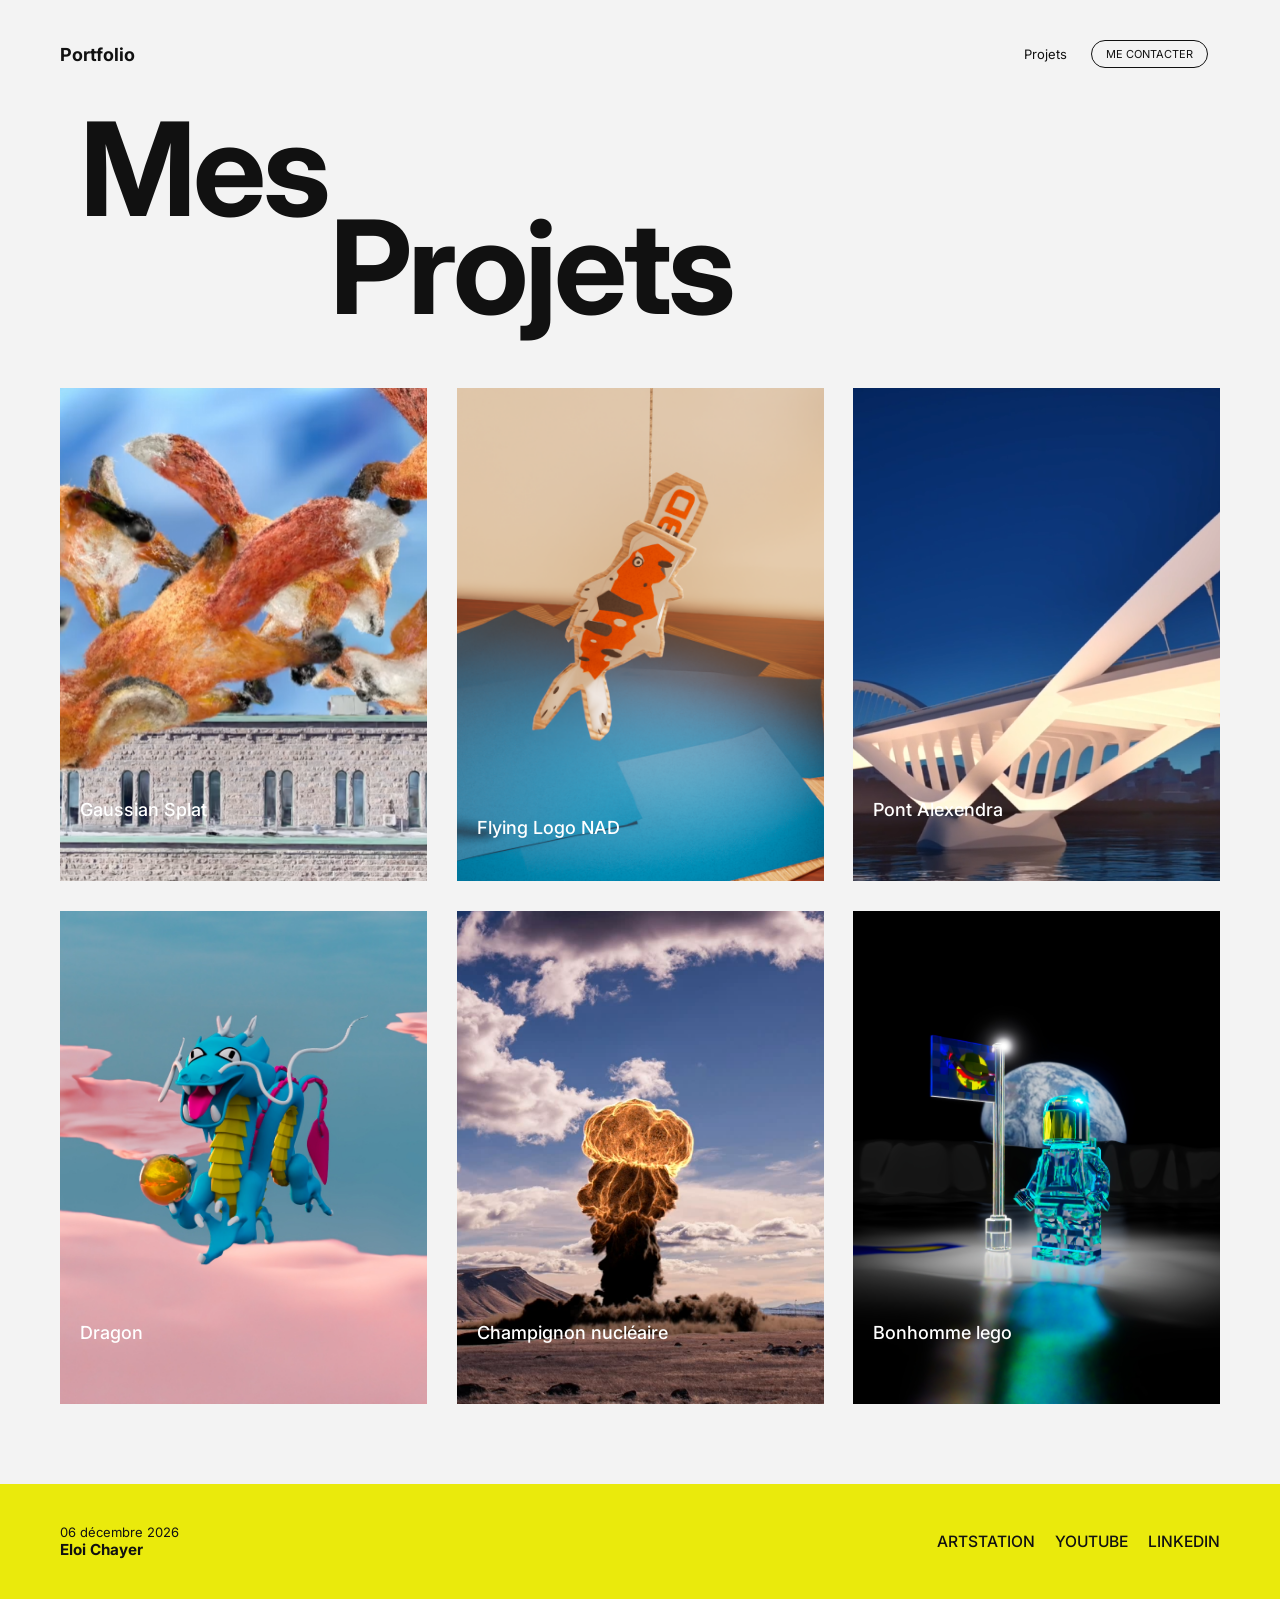
==== projets.html @ 872eaff7 "Clean repo (no large files)" ====
<!DOCTYPE html>
<html lang="fr">
<head>
  <meta charset="UTF-8">
  <meta name="viewport" content="width=device-width, initial-scale=1.0">
  <title>Portfolio Eloi Chayer</title>

    <link href="https://fonts.googleapis.com/css2?family=Playfair+Display:wght@400;700&family=Inter:wght@300;400;500&display=swap" rel="stylesheet">
    <link rel="stylesheet" href="css/style.css">
</head>

<body>
<header>
  <div class="logo"><strong><a href="index.html">Portfolio</a></strong></div>

  <div class="burger" id="burger">
    <span></span>
    <span></span>
  </div>
  <nav id="nav">
    <a href="projets.html">Projets</a> 
    <a href="mailto:eloichayer@gmail.com" class="btn">ME CONTACTER</a>
  </nav>
</header>
<section class="project">
    <div class="hero-text">
        <h1>Mes<br><span>Projets</span></h1>
    </div>
    <div class="projects">

        <div class="project-card">
          <img src="images/Capture d’écran 2026-04-27 162524.png" alt="Gaussian Splat">
            <video muted loop playsinline>
              <source src="videos/MAJ_travserseBalmo_Cut.mp4" type="video/mp4">
            </video>
          <div class="project-info">
            <h3>Gaussian Splat</h3>
            <p>Reconstruction et animation de Gaussian splat dans Houdini et GSOP.</p>
          </div>
        </div>

        <div class="project-card">
          <img src="images/V7.187.png" alt="flying logo">
          <video muted loop playsinline>
            <source src="videos/yechayer_flyingLogo.mp4" type="video/mp4">
          </video>
          <div class="project-info">
            <h3>Flying Logo NAD</h3>
            <p>Animation du logo de l’école NAD dans Maya.</p>
          </div>
        </div>

        <div class="project-card">
          <img src="images/Capture d’écran 2026-04-27 162557.png" alt="Pont Alexendra">
          <video muted loop playsinline>
            <source src="videos/TEST_CAMERA_3.mp4" type="video/mp4">
          </video>
          <div class="project-info">
            <h3>Pont Alexendra</h3>
            <p>Mise en scene d'une cinematique architectural du pont Alexendra a Ottawa.</p>
          </div>
        </div>

        <div class="project-card">
          <img src="images/dragon1.jpg" alt="Dragon">
          <video muted loop playsinline>
            <source src="videos/dragon_anim_vf.mov" type="video/mp4">
          </video>
          <div class="project-info">
            <h3>Dragon</h3>
            <p>Animation et modélisation d'un dragon dans Maya et composition dans Nuke.</p>
          </div>
        </div>

        <div class="project-card">
          <img src="images/Capture d’écran 2026-04-27 162414.png" alt="champignon nucleaire">
          <div class="project-info">
            <h3>Champignon nucléaire</h3>
            <p>Simulation et rendu d’un nuage nucléaire dans Houdini.</p>
          </div>
        </div>
      
        <div class="project-card">
          <img src="images/EloiChayer_Lego_perso_10.jpg" alt="lego man">
          <div class="project-info">
            <h3>Bonhomme lego</h3>
            <p>Modélisation d’un personnage de bonhomme lego dans Maya.</p>
          </div>
        </div>

    </div>

</section>
<footer>
  <div>
    <p id="date"></p>
    <h3>Eloi Chayer</h3>
  </div>

  <div class="socials">
    <a href="https://www.artstation.com/eloichayer6">ARTSTATION</a>
    <a href="https://youtube.com/@eloichayer5724?si=6Yf_PW5TOyXAeMbc">YOUTUBE</a>
    <a href="https://www.linkedin.com/in/eloi-chayer/">LINKEDIN</a>
  </div>
</footer>
<script src="js/script.js"></script>
</body>
</html>
---- css/style.css ----
* { margin: 0; padding: 0; box-sizing: border-box; }
    html {
      scroll-behavior: smooth;
      overflow-x: hidden;
      max-width: 100%;
    }

    body {
      font-family: 'Inter', sans-serif;
      background: #f3f3f3;
      color: #111;
      overflow-x: hidden;
      width: 100%;
      max-width: 100%;
    }

    header {
      display: flex;
      justify-content: space-between;
      align-items: center;
      padding: 40px 60px;
    }
    
    /* NAV DESKTOP */
    header nav {
      display: flex;
      align-items: center;
    }

    header .logo a {
      text-decoration: none;
      color: #111;
      font-size: 18px;
    }

    header nav a {
      margin: 0 12px;
      text-decoration: none;
      color: #111;
      font-size: 13px;
    }

    /* BURGER */
    .burger {
      display: none;
      flex-direction: column;
      gap: 6px;
      cursor: pointer;
      z-index: 100;
    }

    .burger span {
      width: 25px;
      height: 2px;
      background: #111;
      transition: 0.3s ease;
    }

    /* ANIMATION CROIX */
    .burger.active span:nth-child(1) {
      transform: rotate(45deg) translateY(6px);
    }

    .burger.active span:nth-child(2) {
      transform: rotate(-45deg) translateY(-6px);
    }

    .btn {
      border: 1px solid #111;
      padding: 6px 14px;
      border-radius: 20px;
      font-size: 11px;
    }

    footer {
      position: absolute;
      display: flex;
      justify-content: space-between;
      padding: 40px 60px;
      font-size: 13px;
      background-color: rgb(234, 234, 12);
      width: 100%;
    }

    .socials {
      display: flex;
      align-items: center;
    }

    .socials a {
      margin-left: 20px;
      text-decoration: none;
      color: #111;
      font-weight: 500;
      font-size: larger;
    }

    /* ---------------PAGE ACCUEIL--------------- */
    .hero {
        position: relative;
        height: 76.4vh;
        padding: 0;
        overflow: hidden;
        display: flex;
        flex-direction: row;
        align-items: center;
        justify-content: space-between;
    }

    /* TEXTE GAUCHE */
    .hero-text {
        position: absolute;
        top: 120px;     /* ajuste finement selon écran */
        left: 80px;
        /* z-index: 20; */
    }

    .hero-text h1 {
        /* font-family: 'Playfair Display', serif; */
        font-size: 130px;
        line-height: 0.75;
        letter-spacing: -3px;
    }

    /* chaque ligne devient indépendante comme dans Figma */
    .hero-text h1 span {
        display: block;
        margin-left: 250px; /* POSITION CLÉ */
    }

    .hero-text p {
        position: absolute;
        top: 160px;
        left: 0;
        width: 230px;
        font-size: 13px;
        line-height: 1.6;
        color: #6a6a6a;
    }

    /* DROITE (IMAGES) */
   .images-area {
        position: absolute;
        right: 0;
        top: 30px;
        width: 60%;
        height: 625px;
        overflow: hidden;
        display: flex;
        align-items: center;
    }

    .image-track {
        display: flex;
        gap: 30px;
        margin-left: -120px; /* CRUCIAL pour overlap avec texte */
        animation: scroll 50s linear infinite;
    }

    .card {
        flex-shrink: 0;
        width: 276px;       /* taille uniforme */
        height: 368px;
        /* overflow: hidden; */
        transition: transform 0.4s ease;
        mix-blend-mode: difference;
    }

    .card img {
        width: 100%;
        height: 100%;
        object-fit: cover; /* évite déformation */
    }

    .card:hover {
      transform: scale(1.7);
      z-index: 20;
    }

    @keyframes scroll {
      0% { transform: translateX(0); }
      100% { transform: translateX(-50%); }
    }

  /* PAGE PROJETS */
  /* ===== GRID PROJETS ===== */
section.project{
 height: 100%;
 display: flex;
 flex-direction: column;
}

.projects {
  display: grid;
  grid-template-columns: repeat(3, 1fr);
  gap: 30px;
  padding: 80px 60px;
  padding-top: 280px;
}

/* CARD */
.project-card {
  position: relative;
  overflow: hidden;
  will-change: transform;
}

/* IMAGE */
.project-card img {
  width: 100%;
  height: 100%;
  object-fit: cover;
  aspect-ratio: 3/4;
  transition: transform 0.6s ease;
}

/* HOVER ZOOM */
.project-card:hover img {
  transform: scale(1.1);
}


/* effet fade noir */
.project-card::after {
  content: "";
  position: absolute;
  inset: 0;
  background: linear-gradient(to top, rgba(0,0,0,0.6), transparent);
  opacity: 0;
  transition: opacity 0.4s ease;
}

.project-card:hover::after {
  opacity: 1;
}

.project-card:hover img {
  transform: scale(1.1);
}

.project-card:has(video):hover img {
  opacity: 0;
}

.project-card video {
  position: absolute;
  inset: 0;
  width: 100%;
  height: 100%;
  object-fit: cover;

  opacity: 0;
  transition: opacity 0.4s ease;
}

/* UNIQUEMENT les cards avec vidéo */
.project-card:has(video):hover video {
  opacity: 1;
}

/* TITRE */
.project-info {
  position: absolute;
  bottom: 20px;
  left: 20px;
  right: 20px;
  color: white;
  z-index: 2;

  transform: translateY(0);
  transition: transform 0.4s ease;
}

.project-info h3 {
  font-size: 18px;
  font-weight: 500;
}

.project-info p {
  margin-top: 5px;
  font-size: 13px;
  line-height: 1.4;
  
  overflow: hidden;

  opacity: 0;
  transform: translateY(10px);
  transition: opacity 0.3s ease, transform 0.3s ease;
  pointer-events: none;
}

.project-card:hover .project-info {
  transform: translateY(-15px); /* le bloc monte */
}

.project-card:hover .project-info p {
  opacity: 1;
  transform: translateY(0);
}

 @media (max-width: 768px) {
      header {
        position: relative;
        z-index: 150;
        padding: 20px;
      }

      header nav {
          position: fixed;
          top: 0;
          left: 0;
          right: 0;
          left: 0;
          width: 100%;
          height: 100vh;
          background: #f3f3f3;

          display: flex;
          flex-direction: column;
          justify-content: center;
          align-items: center;
          gap: 30px;

          transform: translateX(100%);  /* cache à droite */
          transition: transform 0.5s ease;

          z-index: 100;
      }

      header nav.active {
        transform: translateX(0); /* slide */
      }

      header nav a {
        font-size: 22px;
        margin: 0;
      }

      .burger {
        display: flex;
        position: relative;
        z-index: 200;
      }

      /* HERO devient vertical */
      .hero {
        flex-direction: column;
        height: auto;
        padding: 40px 0px;
      }

      /* TEXTE */
      .hero-text {
        position: relative;
        top: auto;
        left: auto;
        width: 100%;
        padding: 0px 20px;
      }

      .hero-text h1 {
        font-size: 75px;
        line-height: 0.9;
      }

      /* enlève le gros décalage desktop */
      .hero-text h1 span {
        margin-left: 80px;
      }

      .hero-text p {
        position: relative;
        top: auto;
        left: auto;
        width: 100%;
        margin-top: 20px;
        font-size: 14px;
      }

      /* IMAGES */
      .images-area {
        position: relative;
        width: 100%;
        height: 300px;
        margin-top: 40px;
        top: auto;
      }

      .image-track {
        margin-left: 0;
        gap: 15px;
        animation: scroll 30s linear infinite;
      }

      .card {
        width: 160px;
        height: 220px;
      }

      .card:hover {
        transform: scale(1.2); /* moins agressif mobile */
      }

      /* Projets */
      .projects {
         padding: 40px 20px;
         grid-template-columns: 1fr; /* une colonne mobile */
      }

      .project-info {
        bottom: 10px;
        left: 10px;
        font-size: 12px;
      }

      /* FOOTER */
      footer {
        flex-direction: column;
        gap: 20px;
        padding: 20px;
      }

      .socials {
        justify-content: flex-end;
        flex-wrap: wrap;
        gap: 10px;
      }

      .socials a {
        font-size: 14px;
        margin-left: 0;
      }
  }
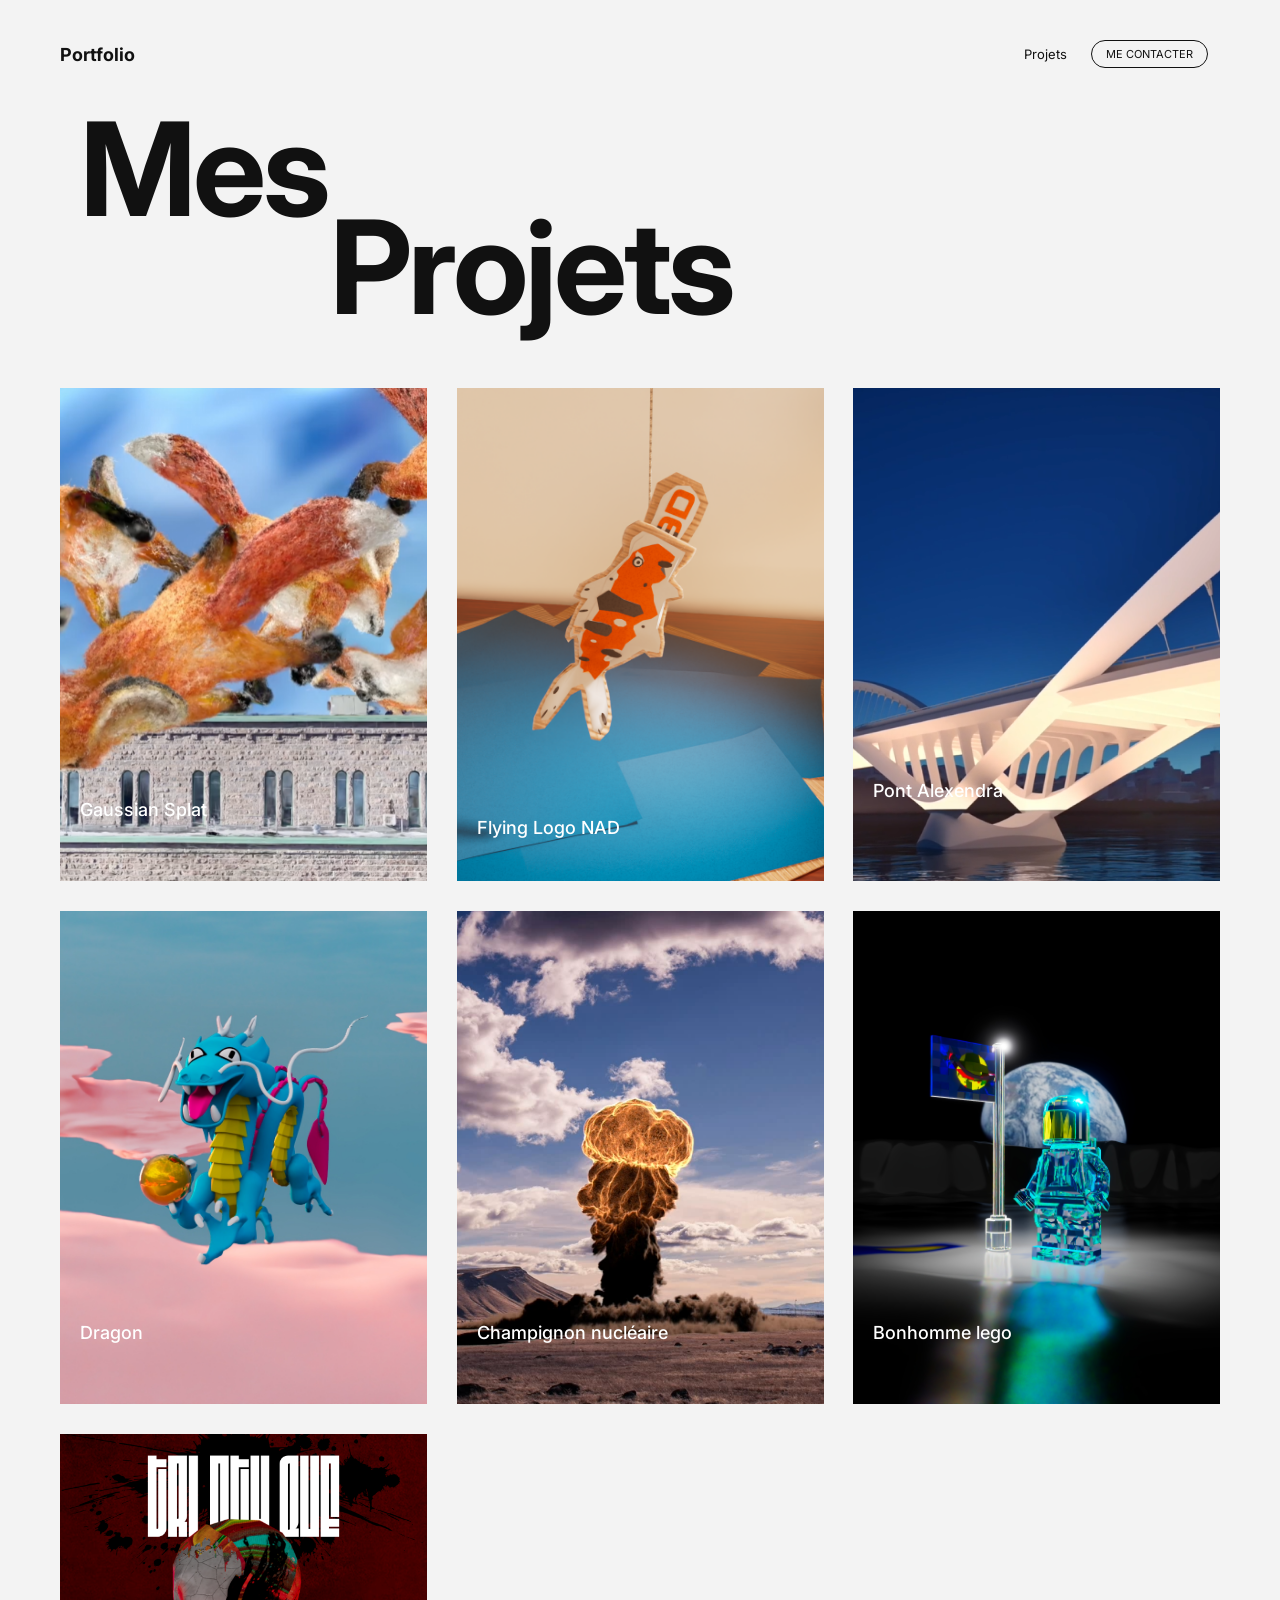
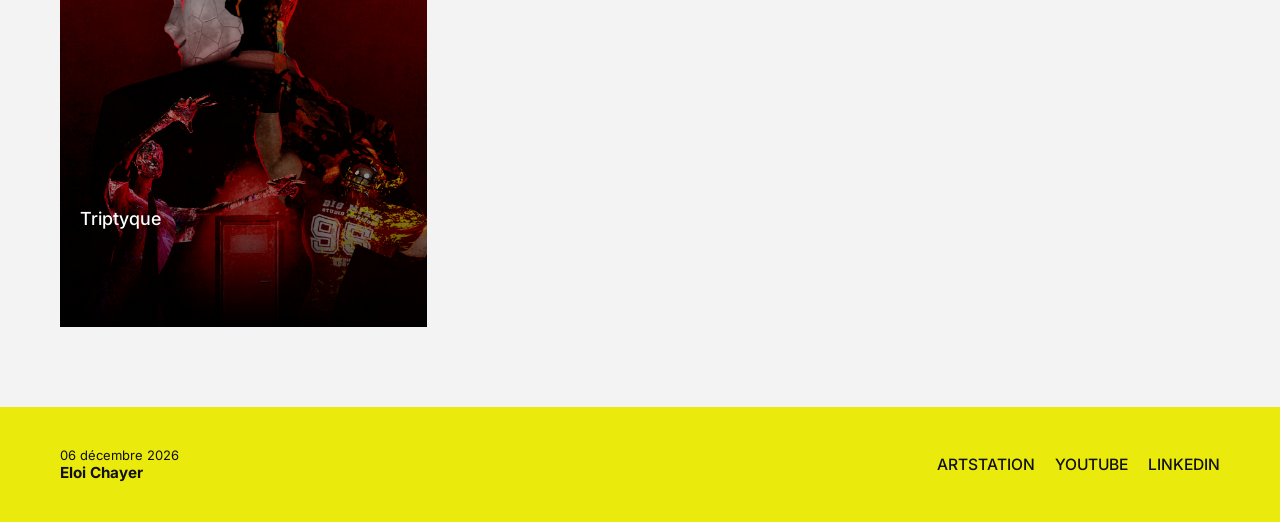
==== commit 76a31d9c: "ajout projet tripyque" ====
--- a/projets.html
+++ b/projets.html
@@ -18,6 +18,7 @@
     <span></span>
   </div>
   <nav id="nav">
+    <a href="index.html" class="mobile-only">Accueil</a>
     <a href="projets.html">Projets</a> 
     <a href="mailto:eloichayer@gmail.com" class="btn">ME CONTACTER</a>
   </nav>
@@ -35,7 +36,7 @@
             </video>
           <div class="project-info">
             <h3>Gaussian Splat</h3>
-            <p>Reconstruction et animation de Gaussian splat dans Houdini et GSOP.</p>
+            <p>Reconstruction et animation de Gaussian splat dans Houdini et GSOP avec l'Office National du Film</p>
           </div>
         </div>
 
@@ -57,7 +58,7 @@
           </video>
           <div class="project-info">
             <h3>Pont Alexendra</h3>
-            <p>Mise en scene d'une cinematique architectural du pont Alexendra a Ottawa.</p>
+            <p>Mise en scene d'une cinematique architectural du pont Alexendra a Ottawa dans TwinMotion avec Provencher_Roy Architectes.</p>
           </div>
         </div>
 
@@ -88,6 +89,17 @@
           </div>
         </div>
 
+        <div class="project-card">
+          <img src="images/PosterVFTriptyque.jpg" alt="Triptyque">
+          <video muted loop playsinline>
+            <source src="videos/Triptyque_BandeAnnonce.mp4" type="video/mp4">
+          </video>
+          <div class="project-info">
+            <h3>Triptyque</h3>
+            <p>Réalisation en équipe d'un jeu video dans Unity. Modélisation de "la mère" ainsi que les environnements. Réalisation du montage des cinématiques et de l'affiche.</p>
+          </div>
+        </div>
+
     </div>
 
 </section>
@@ -103,6 +115,18 @@
     <a href="https://www.linkedin.com/in/eloi-chayer/">LINKEDIN</a>
   </div>
 </footer>
+<div class="video-modal" id="videoModal">
+  <span class="close-modal" id="closeModal">&times;</span>
+
+  <div class="modal-content">
+    <video id="modalVideo" controls playsinline></video>
+
+    <div class="modal-text" id="modalText">
+      <h3 id="modalTitle"></h3>
+      <p id="modalDescription"></p>
+    </div>
+  </div>
+</div>
 <script src="js/script.js"></script>
 </body>
 </html>
--- a/css/style.css
+++ b/css/style.css
@@ -298,6 +298,71 @@
   transform: translateY(0);
 }
 
+.video-modal {
+  position: fixed;
+  inset: 0;
+  background: rgba(0, 0, 0, 0.95);
+  display: flex;
+  justify-content: center;
+  align-items: center;
+  opacity: 0;
+  pointer-events: none;
+  transition: opacity 0.4s ease;
+  z-index: 999;
+  padding: 20px;
+}
+
+.video-modal.active {
+  opacity: 1;
+  pointer-events: auto;
+}
+
+.modal-content {
+  width: 100%;
+  max-width: 1000px;
+  display: flex;
+  flex-direction: column;
+  gap: 16px;
+}
+
+.video-modal video {
+  width: 100%;
+  max-height: 75vh;
+  background: #000;
+}
+
+.modal-text {
+  color: white;
+  text-align: left;
+}
+
+.modal-text h3 {
+  font-size: 22px;
+  margin-bottom: 8px;
+}
+
+.modal-text p {
+  font-size: 15px;
+  line-height: 1.5;
+  color: #ddd;
+}
+
+.close-modal {
+  position: absolute;
+  top: 24px;
+  right: 30px;
+  font-size: 40px;
+  color: white;
+  cursor: pointer;
+  z-index: 1000;
+}
+
+.mobile-only {
+  display: none;
+}
+
+/* --------------------- FORMAT TELEPHONE --------------------- */
+
  @media (max-width: 768px) {
       header {
         position: relative;
@@ -430,4 +495,29 @@
         font-size: 14px;
         margin-left: 0;
       }
+
+      .video-modal {
+        align-items: flex-start;
+        padding-top: 90px;
+      }
+
+      .video-modal video {
+        max-height: 55vh;
+      }
+
+      .modal-text {
+        display: block;
+      }
+
+      .modal-text h3 {
+        font-size: 18px;
+      }
+
+      .modal-text p {
+        font-size: 14px;
+      }
+
+      .mobile-only {
+        display: block;
+      }
   }
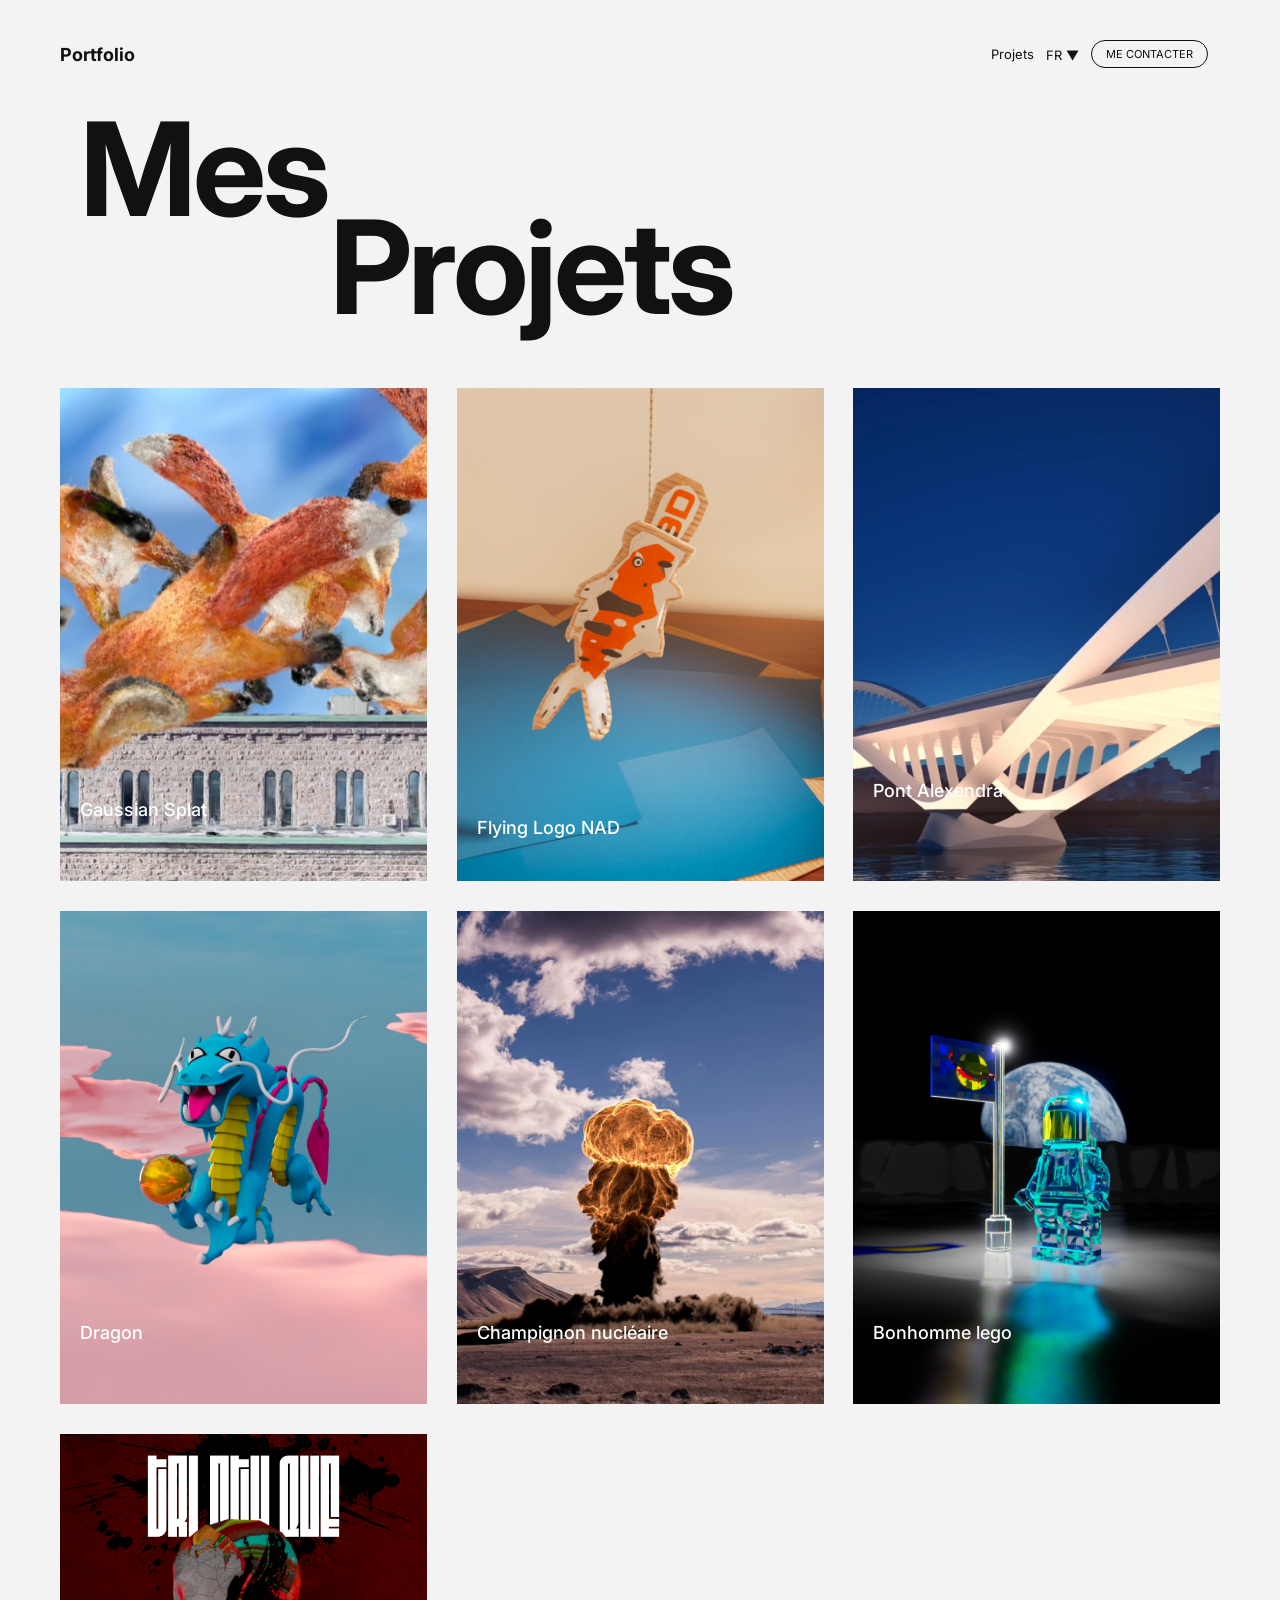
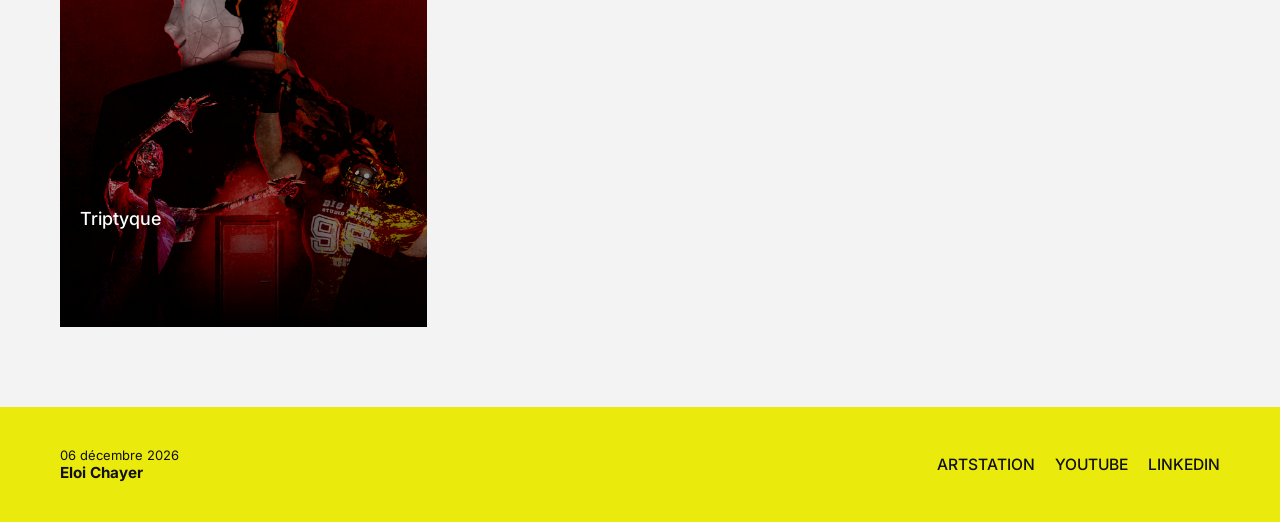
==== commit ec90cb16: "ajout chamopignon" ====
--- a/projets.html
+++ b/projets.html
@@ -20,6 +20,15 @@
   <nav id="nav">
     <a href="index.html" class="mobile-only">Accueil</a>
     <a href="projets.html">Projets</a> 
+     <div class="language-selector">
+      <button class="language-btn" id="languageBtn">
+        FR ▼
+      </button>
+      <div class="language-dropdown" id="languageDropdown">
+        <a href="index.html">FR</a>
+        <a href="index_en.html">EN</a>
+      </div>
+    </div>
     <a href="mailto:eloichayer@gmail.com" class="btn">ME CONTACTER</a>
   </nav>
 </header>
@@ -75,6 +84,9 @@
 
         <div class="project-card">
           <img src="images/Capture d’écran 2026-04-27 162414.png" alt="champignon nucleaire">
+          <video muted loop playsinline>
+            <source src="videos/Champignon_1.mp4" type="video/mp4">
+          </video>
           <div class="project-info">
             <h3>Champignon nucléaire</h3>
             <p>Simulation et rendu d’un nuage nucléaire dans Houdini.</p>
--- a/css/style.css
+++ b/css/style.css
@@ -39,6 +39,62 @@
       color: #111;
       font-size: 13px;
     }
+
+    /* LANGUAGE SELECTOR */
+
+.language-selector {
+  position: relative;
+   position: relative;
+  z-index: 999;
+}
+
+.language-btn {
+  background: none;
+  border: none;
+  cursor: pointer;
+  font-size: 13px;
+  font-family: inherit;
+  color: #111;
+}
+
+/* DROPDOWN */
+.language-dropdown {
+  position: absolute;
+  top: 30px;
+  right: 0;
+
+  background: rgba(255,255,255,0.8);
+  backdrop-filter: blur(10px);
+
+  border-radius: 12px;
+  padding: 10px 14px;
+
+  display: flex;
+  flex-direction: column;
+  gap: 10px;
+
+  opacity: 0;
+  pointer-events: none;
+  transform: translateY(10px);
+
+  transition: 0.3s ease;
+
+  min-width: 70px;
+   z-index: 999;
+}
+
+/* ACTIVE */
+.language-dropdown.active {
+  opacity: 1;
+  pointer-events: auto;
+  transform: translateY(0);
+}
+
+.language-dropdown a {
+  text-decoration: none;
+  color: #111;
+  font-size: 13px;
+}
 
     /* BURGER */
     .burger {
@@ -401,6 +457,34 @@
         margin: 0;
       }
 
+        .language-selector {
+          margin-top: 10px;
+          position: relative;
+          z-index: 999;
+        }
+
+        .language-btn {
+          font-size: 20px;
+        }
+
+        .language-dropdown {
+          position: relative;
+          top: 10px;
+
+          background: transparent;
+          backdrop-filter: none;
+
+          padding: 0;
+          gap: 15px;
+
+          align-items: center;
+           z-index: 999;
+        }
+
+        .language-dropdown a {
+          font-size: 18px;
+        }
+
       .burger {
         display: flex;
         position: relative;
